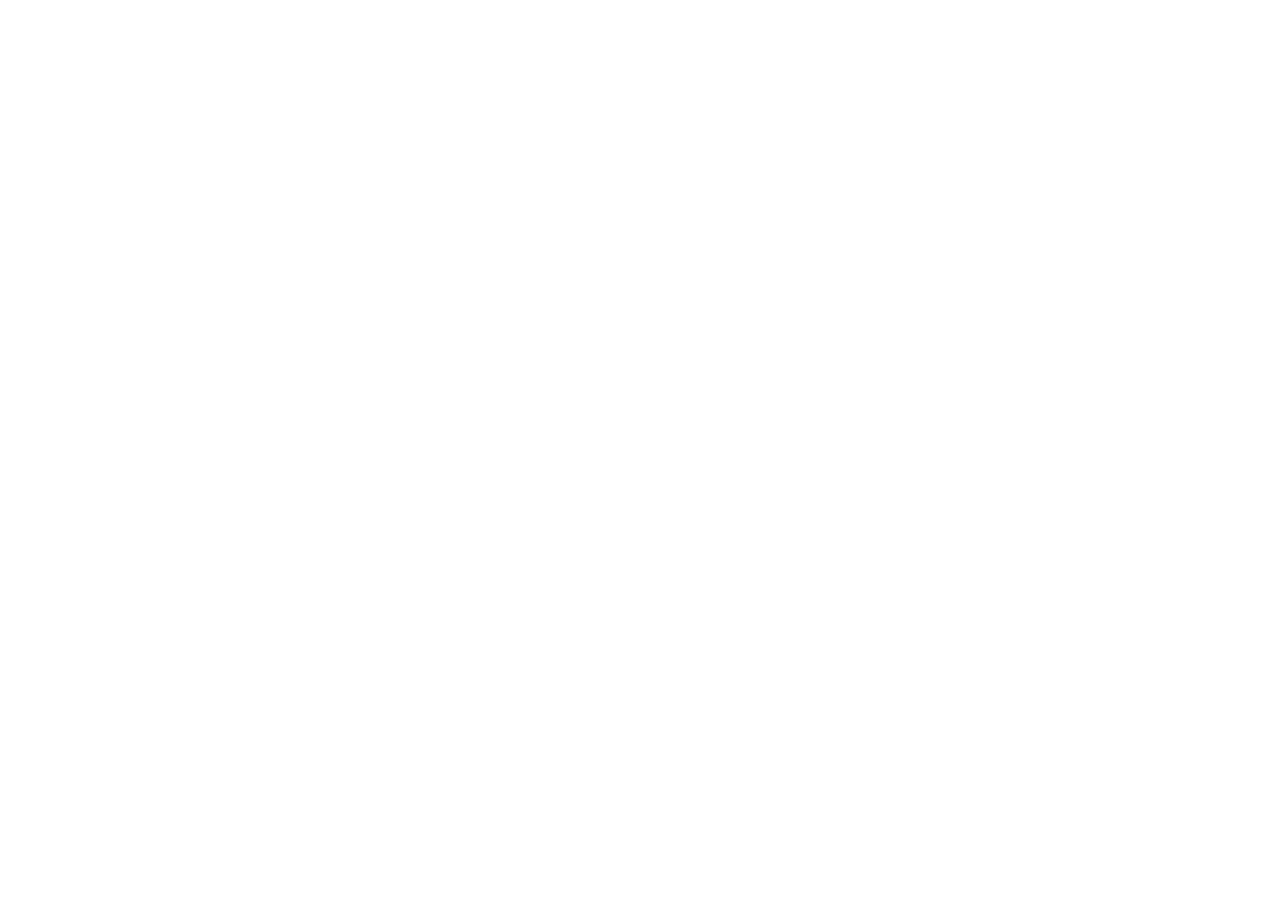
==== v.html @ 6551a8f7 "ajout d'un tilte et d'un lang + redim des img et ajout d'un alt" ====
<!DOCTYPE html>
<html lang="en">
<head>
    <meta charset="UTF-8">
    <meta name="viewport" content="width=device-width, initial-scale=1.0">
    <title>Document</title>
</head>
<body>
    
</body>
</html>
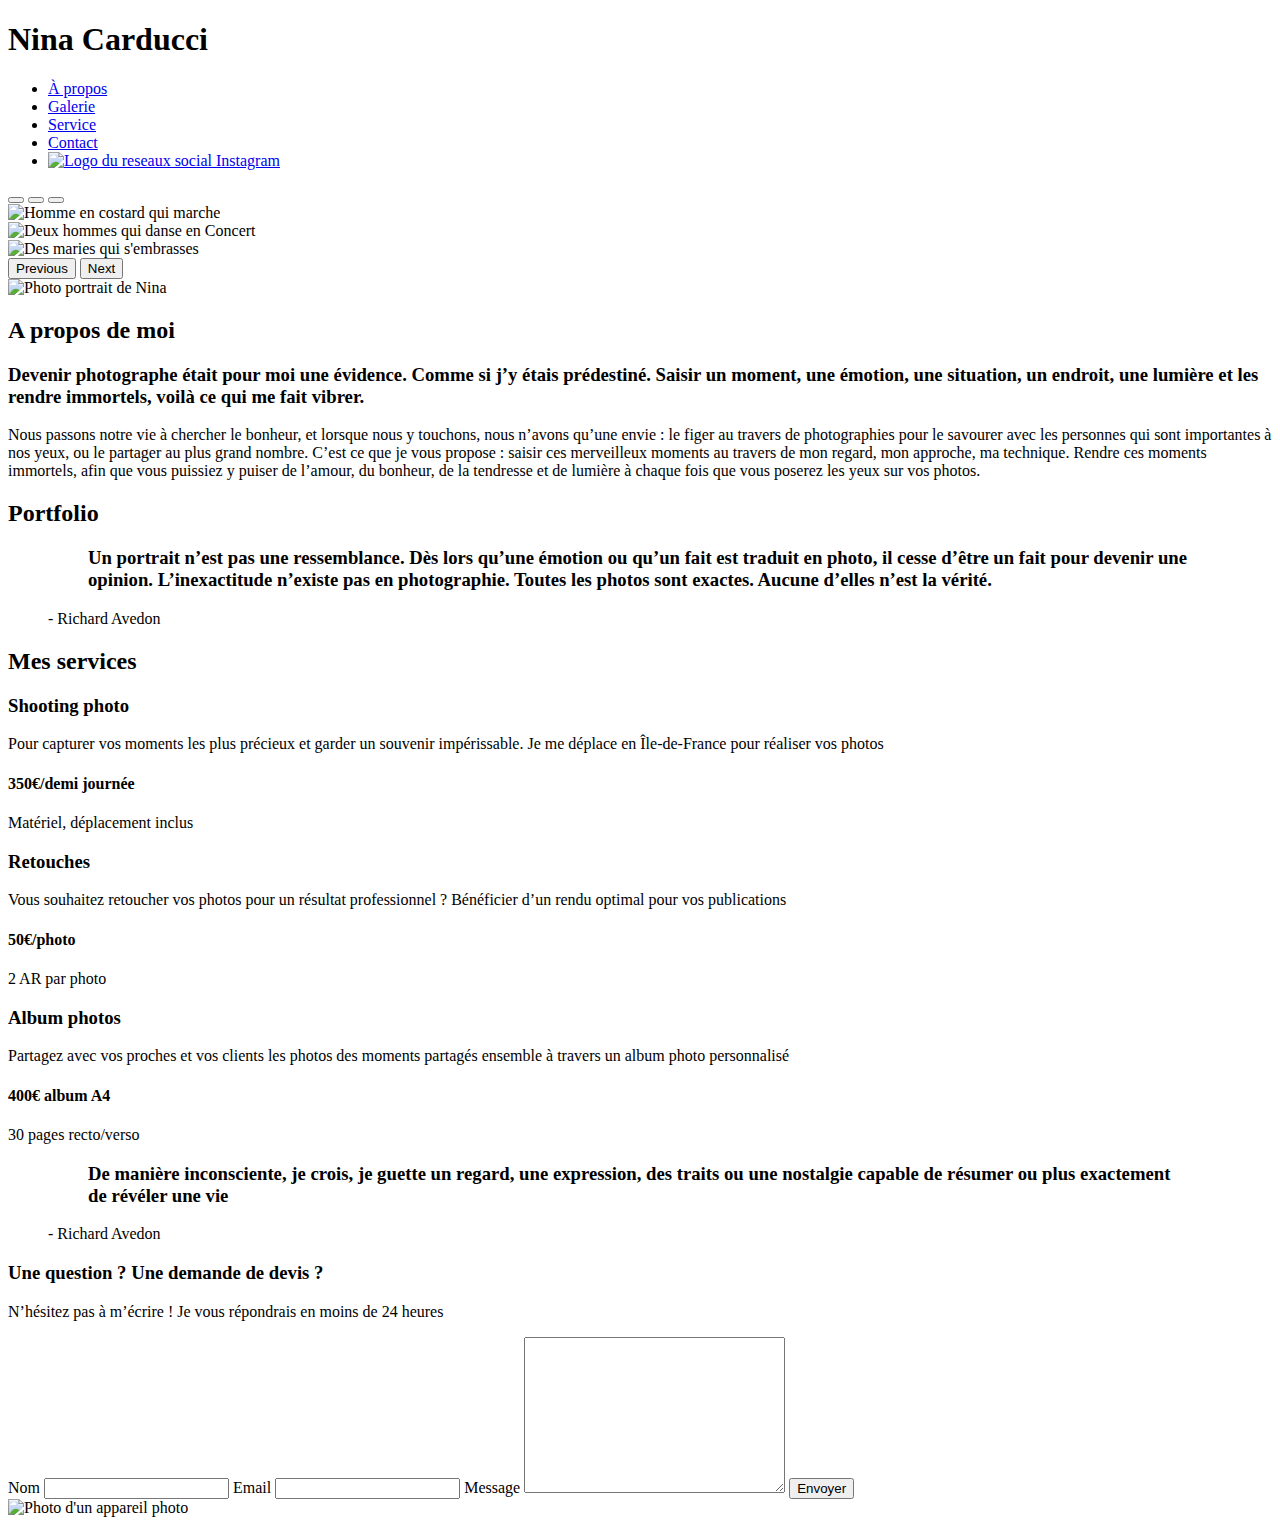
==== commit cfe39a3e: "ajout des balises sémantique + libéllé form + orga H" ====
--- a/v.html
+++ b/v.html
@@ -6,6 +6,145 @@
     <title>Document</title>
 </head>
 <body>
+    <div class="top-header">
+        <h1 class="name">Nina Carducci</h1>
+        <div class="nav">   
+            <ul>
+                <li><a href="#about">À propos</a></li>
+                <li><a href="#gallery">Galerie</a></li>
+                <li><a href="#services">Service</a></li>
+                <li><a href="#contact">Contact</a></li>
+                <li><a class="social-link" href="https://www.instagram.com/ninacarducci.photo/?hl=fr" target="_blank"><img src="assets/images/instagram.png" alt="Logo du reseaux social Instagram"></a></li>
+            </ul>
+        </div>
+    </div>
+    <div id="header">
     
+        <div id="carouselExampleIndicators" class="carousel slide" data-bs-ride="carousel">
+            <div class="carousel-indicators">
+                <button type="button" data-bs-target="#carouselExampleIndicators" data-bs-slide-to="0" class="active" aria-current="true" aria-label="Slide 1"></button>
+                <button type="button" data-bs-target="#carouselExampleIndicators" data-bs-slide-to="1" aria-label="Slide 2"></button>
+                <button type="button" data-bs-target="#carouselExampleIndicators" data-bs-slide-to="2" aria-label="Slide 3"></button>
+            </div>
+            <div class="carousel-inner">
+                <div class="carousel-item active">
+                    <img src="./assets/images/slider/1ryoji-iwata-wUZjnOv7t0g-unsplash.jpg" class="d-block w-100" alt="Homme en costard qui marche">
+                </div>
+                <div class="carousel-item">
+                    <img src="./assets/images/slider/1nicholas-green-nPz8akkUmDI-unsplash.jpg" class="d-block w-100" alt="Deux hommes qui danse en Concert">
+                </div>
+                <div class="carousel-item">
+                    <img src="./assets/images/slider/1edward-cisneros-3_h6-1NPDGw-unsplash.jpg" class="d-block w-100" alt="Des maries qui s'embrasses">
+                </div>
+            </div>
+            <button class="carousel-control-prev" type="button" data-bs-target="#carouselExampleIndicators" data-bs-slide="prev">
+                <span class="carousel-control-prev-icon" aria-hidden="true"></span>
+                <span class="visually-hidden">Previous</span>
+            </button>
+            <button class="carousel-control-next" type="button" data-bs-target="#carouselExampleIndicators" data-bs-slide="next">
+                <span class="carousel-control-next-icon" aria-hidden="true"></span>
+                <span class="visually-hidden">Next</span>
+            </button>
+        </div>
+    </div>
+    <div id="about">
+        <div class="picture left">
+            <img src="./assets/images/1nina.png" alt="Photo portrait de Nina">
+        </div>
+        <div id="about-me">
+            <h2 class="about-me__title">A propos de moi</h2>
+            <h3 class="about-me__introduction">Devenir photographe était pour moi une évidence. Comme si j’y étais prédestiné. Saisir un moment, une émotion, une situation, un endroit, une lumière et les rendre immortels, voilà ce qui me fait vibrer.</h3>
+            <p>Nous passons notre vie à chercher le bonheur, et lorsque nous y touchons, nous n’avons qu’une envie : le figer au travers de photographies pour le savourer avec les personnes qui sont importantes à nos yeux, ou le partager au plus grand nombre.
+                C’est ce que je vous propose : saisir ces merveilleux moments au travers de mon regard, mon approche, ma technique. Rendre ces moments immortels, afin que vous puissiez y puiser de l’amour, du bonheur, de la tendresse et de lumière à chaque fois que vous poserez les yeux sur vos photos.</p>
+        </div>
+    </div>
+    <div id="gallery">
+        <h2 class="title">Portfolio</h2>
+        <div class="container py-3">
+            <div class="gallery" style="display: none">
+                <img data-gallery-tag="Concert" class="gallery-item" src="./assets/images/gallery/concerts/1aaron-paul-wnX-fXzB6Cw-unsplash.jpg" alt="Foule de Concert"/>
+                <img data-gallery-tag="Entreprises" class="gallery-item" src="./assets/images/gallery/entreprise/1ali-morshedlou-WMD64tMfc4k-unsplash.jpg" alt="Portrait d'un Homme bien habiller"/>
+                <img data-gallery-tag="Entreprises" class="gallery-item" src="./assets/images/gallery/entreprise/1jason-goodman-tHO1_OuKbg0-unsplash.jpg" alt="Portrait d'un femme au travaille"/>
+                <img data-gallery-tag="Mariages" class="gallery-item" src="./assets/images/gallery/mariage/1hannah-busing-RvF2R_qMpRk-unsplash.jpg" alt="Deux paires de mains qui s'attrapes"/>
+                <img data-gallery-tag="Portrait" class="gallery-item" src="./assets/images/gallery/portraits/1ade-tunji-rVkhWWZFAtQ-unsplash.jpg" alt="Portrait d'un homme "/>
+                <img data-gallery-tag="Mariages" class="gallery-item" src="./assets/images/gallery/mariage/1jakob-owens-SiniLJkXhMc-unsplash.jpg" alt="Photo de mariage"/>
+                <img data-gallery-tag="Portrait" class="gallery-item" src="./assets/images/gallery/portraits/1nino-van-prattenburg--443cl1uR_8-unsplash.jpg" alt="Portrait d'une femme avec un grillage devant"/>
+                <img data-gallery-tag="Concert" class="gallery-item" src="./assets/images/gallery/concerts/1austin-neill-hgO1wFPXl3I-unsplash.jpg" alt="Chanteur en prestation"/>
+                <img data-gallery-tag="Entreprises" class="gallery-item" src="./assets/images/gallery/entreprise/1mateus-campos-felipe-Fsgzm8N0hIY-unsplash.jpg" alt="Femme qui rigole au travaille"/>
+            </div>
+        </div>
+        <div class="quote">
+            <figure>
+                <blockquote>
+                    <h3 class="quote__text">Un portrait n’est pas une ressemblance. Dès lors qu’une émotion ou qu’un fait est traduit en photo, il cesse d’être un fait pour devenir une opinion. L’inexactitude n’existe pas en photographie. Toutes les photos sont exactes. Aucune d’elles n’est la vérité.</h3>
+                </blockquote>
+                <figcaption class="quote__author">- Richard Avedon</figcaption>
+            </figure>
+        </div>
+    </div>
+    <div id="services">
+        <h2 class="title">Mes services</h2>
+        <div class="container">
+            <div class="service">
+                <div class="service__description">
+                    <h3>Shooting photo</h3>
+                    <p>Pour capturer vos moments les plus précieux et garder un souvenir impérissable. Je me déplace en Île-de-France pour réaliser vos photos</p>
+                </div>
+                <div class="service__price">
+                    <h4>350€/demi journée</h4>
+                    <span>Matériel, déplacement inclus</span>
+                </div>
+    
+            </div>
+            <div class="service">
+                <div class="service__description">
+                    <h3>Retouches</h3>
+                    <p>Vous souhaitez retoucher vos photos pour un résultat professionnel ? Bénéficier d’un rendu optimal pour vos publications</p>
+                </div>
+                <div class="service__price">
+                    <h4>50€/photo</h4>
+                    <span>2 AR par photo</span>
+                </div>
+            </div>
+            <div class="service">
+                <div class="service__description">
+                    <h3>Album photos</h3>
+                    <p>Partagez avec vos proches et vos clients les photos des moments partagés ensemble à travers un album photo personnalisé</p>
+                </div>
+                <div class="service__price">
+                    <h4>400€ album A4</h4>
+                    <span>30 pages recto/verso</span>
+                </div>
+            </div>
+        </div>
+    </div>
+    <div class="quote">
+        <figure>
+            <blockquote>
+                <h3 class="quote__text">De manière inconsciente, je crois, je guette un regard, une expression, des traits ou une nostalgie capable de résumer ou plus exactement de révéler une vie</h3>
+            </blockquote>
+            <figcaption class="quote__author">- Richard Avedon</figcaption>
+        </figure>
+    </div>
+    <div id="contact">
+        <div class="container">
+            <div class="form-container">
+                <h3>Une question ? Une demande de devis ?</h3>
+                <p> N’hésitez pas à m’écrire ! Je vous répondrais en moins de 24 heures</p>
+                <form action="" method="post">
+                    <label>Nom</label>
+                    <input type="text" name="nom" id="nom">
+                    <label>Email</label>
+                    <input type="email" name="email" id="email">
+                    <label>Message</label>
+                    <textarea name="message" id="message" cols="30" rows="10"></textarea>
+                    <input type="submit" value="Envoyer"/>
+                </form>
+            </div>
+            <div class="picture right">
+                <img src="./assets/images/1camera.png" alt="Photo d'un appareil photo">
+            </div>
+        </div>
+    </div>
 </body>
 </html>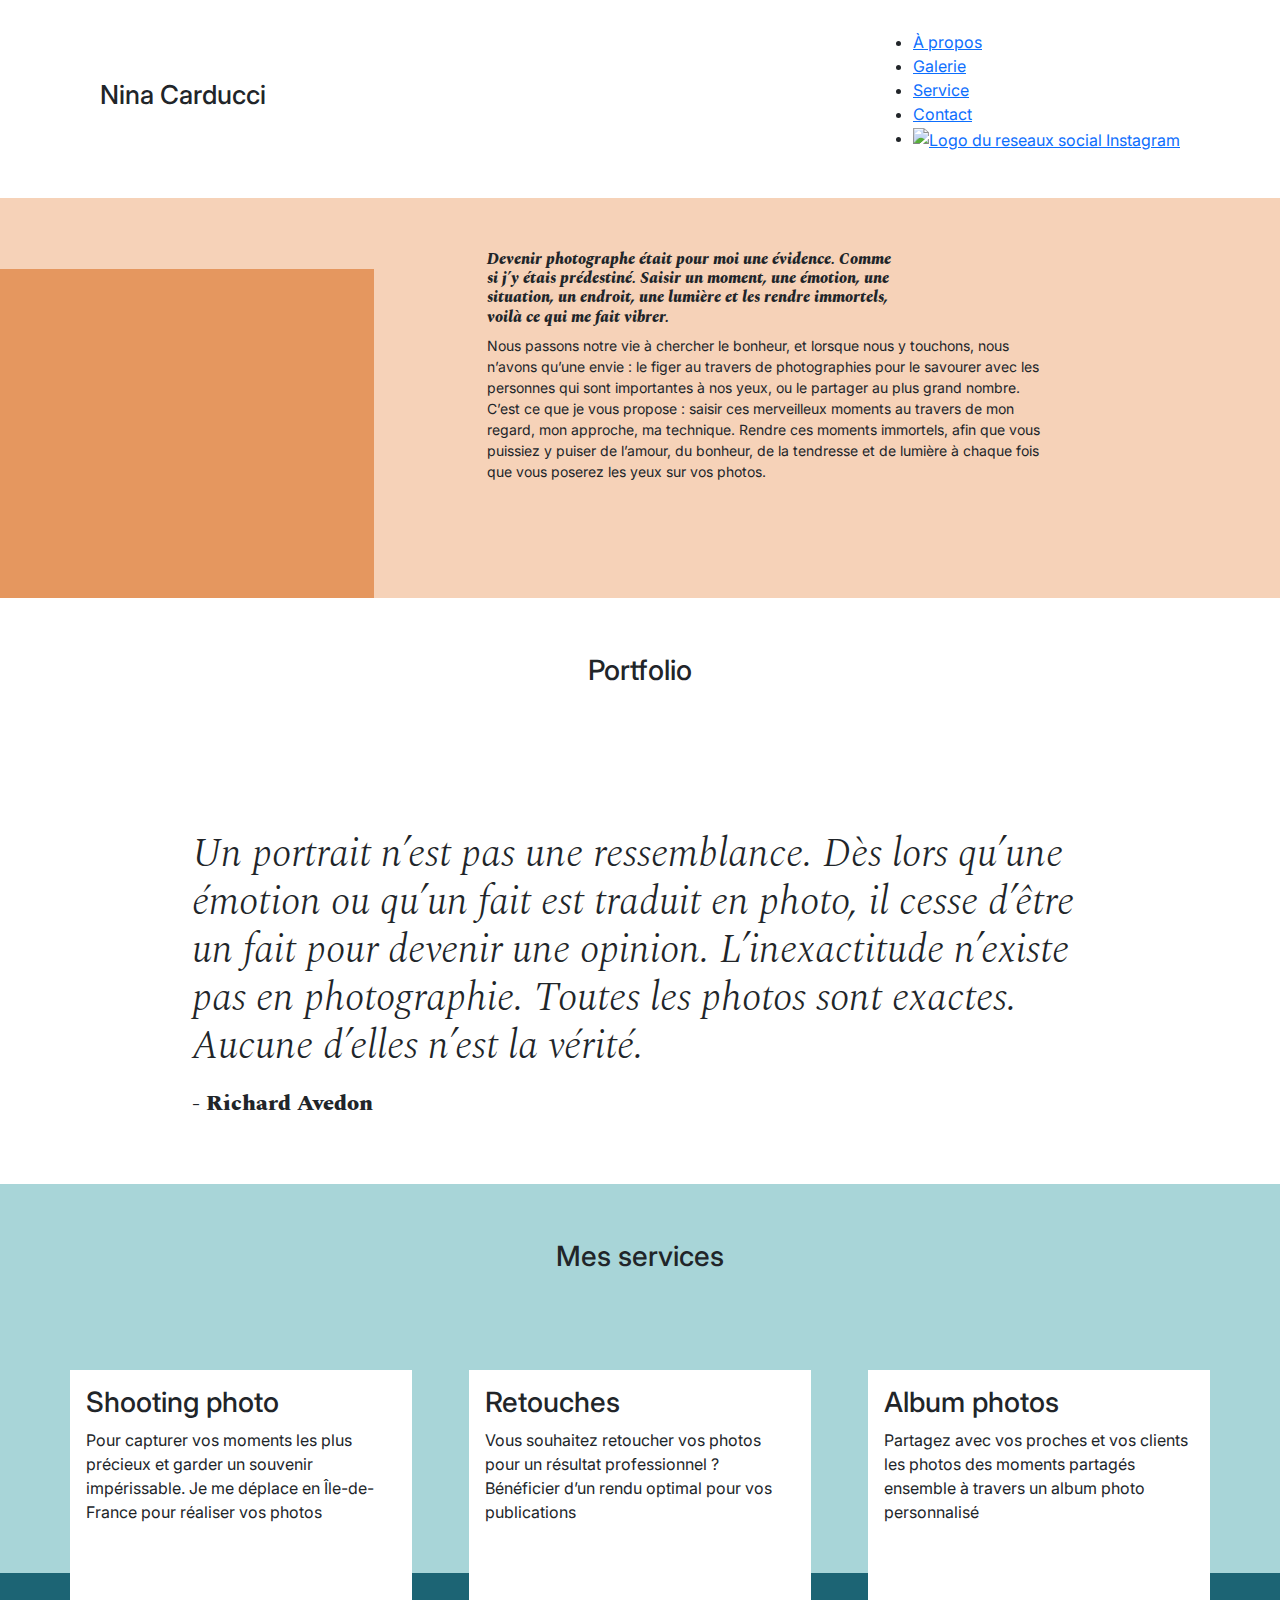
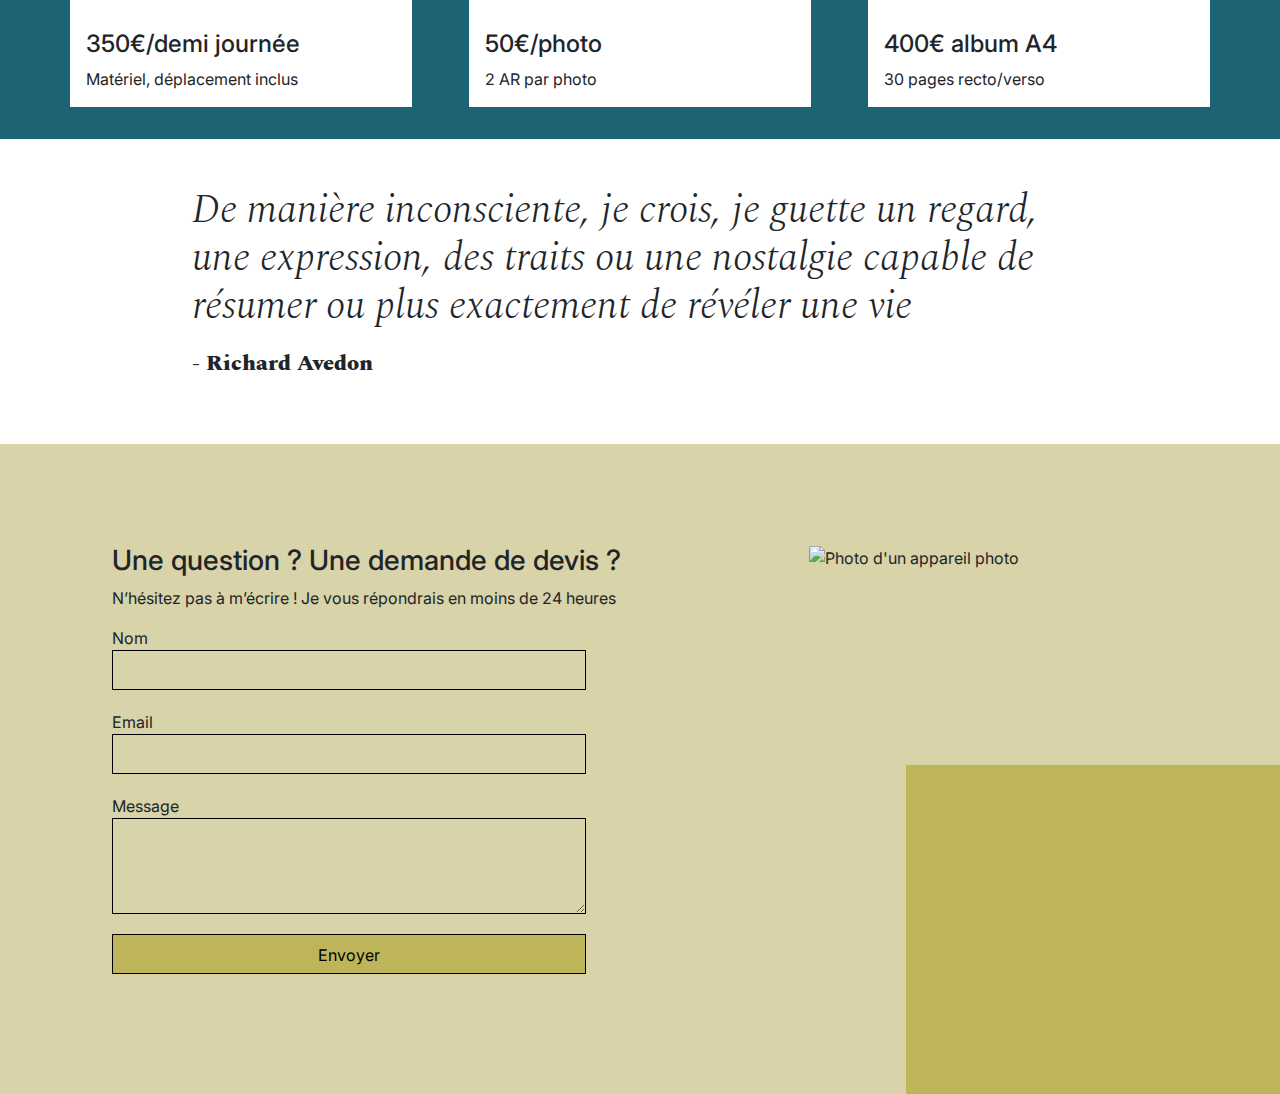
==== commit 129b34e7: "modif img + ajout CDN boostrap + uptade Jquery + ajout referencement local" ====
--- a/v.html
+++ b/v.html
@@ -1,10 +1,19 @@
 <!DOCTYPE html>
 <html lang="en">
-<head>
-    <meta charset="UTF-8">
-    <meta name="viewport" content="width=device-width, initial-scale=1.0">
-    <title>Document</title>
-</head>
+    <head>
+        <meta charset="UTF-8">
+        <meta name="viewport" content="width=device-width, initial-scale=1.0">
+        <link rel="stylesheet" href="./assets/bootstrap/bootstrap.css">
+        <link rel="stylesheet" href="./assets/style.css">
+        <link rel="preconnect" href="https://fonts.googleapis.com">
+        <link rel="preconnect" href="https://fonts.gstatic.com" crossorigin>
+        <link href="https://fonts.googleapis.com/css2?family=Inter&family=Spectral:ital,wght@0,400;1,300;1,400;1,800&display=swap" rel="stylesheet">
+        <script src="./assets/bootstrap/bootstrap.bundle.js"></script>
+        <script src="https://code.jquery.com/jquery-3.4.1.min.js" integrity="sha256-CSXorXvZcTkaix6Yvo6HppcZGetbYMGWSFlBw8HfCJo=" crossorigin="anonymous"></script>
+        <script src="./assets/maugallery.js"></script>
+        <script src="./assets/scripts.js"></script>
+        <title>Nina Carducci</title>
+    </head>
 <body>
     <div class="top-header">
         <h1 class="name">Nina Carducci</h1>
--- a/assets/style.css
+++ b/assets/style.css
@@ -0,0 +1,360 @@
+body {
+	max-width: 1920px;
+	margin: auto;
+}
+* {
+	font-family: 'Inter';
+	font-style: normal;
+}
+.top-header {
+	background-color: white;
+	position: fixed;
+	top:0;
+	z-index: 1000;
+	width: 100%;
+	display: flex;
+	justify-content: space-between;
+	padding-inline: 100px;
+	padding-block: 30px;
+	align-items: center;
+}
+
+.top-header .name {
+	font-size: 26px;
+}
+
+.navigation ul {
+	display: flex;
+	list-style-type: none;
+	font-size: 14px;
+	margin-bottom: 0;
+}
+
+.navigation li {
+	padding-inline: 10px;
+}
+
+.navigation a {
+	text-decoration: none;
+	color: #000
+}
+
+.social-link img {
+	width: 20px;
+}
+
+#about {
+	display: flex;
+	background-color: #F6D2B8;
+	padding-inline: 100px;
+	padding-block: 100px;
+	position: relative;
+}
+
+.picture.left::before {
+	content: ' ';
+	background-color: #E5975F;
+	width: 374px;
+	height: 329px;
+	position: absolute;
+	bottom: 0;
+	left: 0;
+	z-index: -1;
+}
+
+.picture {
+	flex: 1;
+	margin: 0 20px;
+	z-index: 0;
+}
+
+.picture img {
+	width: 100%;
+
+}
+#about-me {
+	flex: 2
+}
+.about-me__title {
+	margin-top: 1em;
+	margin-bottom: 60px;
+	font-size: 30px;
+}
+.about-me__introduction {
+	font-size: 16px;
+	font-family: 'Spectral';
+	font-weight: 800;
+	font-style: italic;
+	width: 60%;
+}
+#about-me p {
+	width: 80%;
+	font-size: 14px;
+}
+
+#gallery {
+	/*	min-height: 100vh; */
+}
+.title{
+	text-align: center;
+	padding-block: 2em;
+	font-size: 28px;
+}
+.gallery .nav {
+	justify-content: center;
+}
+.nav-pills .nav-link.active, .nav-pills .show > .nav-link {
+	color: #fff;
+	background-color: #7B7439;
+	border-radius:0 ;
+}
+.nav-pills .nav-link {
+	color: #000
+}
+.item-column {
+	position: relative;
+	margin-bottom: 0 !important;
+	padding: 0;
+}
+.item-column::after{
+	content: "";
+	display: block;
+	padding-bottom: 100%;
+
+}
+.gallery-item {
+	position: absolute;
+	width: 100%;
+	height: 100%;
+	object-fit: cover;
+	padding: .5em;
+}
+.mg-prev, .mg-next {
+	width: 30px;
+	height: 30px;
+	border-radius: 00%;
+	justify-content: center;
+	align-items: center;
+	display: flex;
+	font-size: 24px;
+}
+
+.quote {
+	font-family: 'Spectral';
+	font-style: italic;
+	width: 70%;
+	margin: auto;
+	padding-block: 3em;
+}
+.quote__text {
+	font-family: Spectral;
+	font-style: italic;
+	font-weight: 300;
+	font-size: 40px;
+
+}
+.quote__author {
+	font-family: Spectral;
+	font-weight: 800;
+	font-size: 22px;
+}
+
+#services {
+	margin: auto;
+	background-color: #A8D5D8 ;
+	position: relative;
+}
+#services .container::before{
+	content: ' ';
+	background-color: #1C6474;
+	position: absolute;
+	width: 100%;
+	height: 30%;
+	bottom: 0;
+	left: 0;
+	z-index: 0;
+}
+
+#services .container {
+	justify-content: space-between;
+	display: flex;
+	padding : 2em 0;
+
+}
+
+.service {
+	background-color: white;
+	max-width: 390px;
+	width: 30%;
+	height: 337px;
+	padding: 1em;
+	display: flex;
+	flex-direction: column;
+	justify-content: space-between;
+	z-index: 1;
+}
+
+#contact {
+	margin: auto;
+	background-color: #D8D3A8 ;
+	position: relative;
+	padding-inline: 100px;
+	padding-block: 100px;
+}
+
+#contact .container {
+	display: flex;
+}
+.picture.right::before {
+	content: ' ';
+	background-color: #BEB45A;
+	width: 374px;
+	height: 329px;
+	position: absolute;
+	bottom: 0;
+	right: 0;
+	z-index: -1;
+}
+.form-container {
+	flex : 2;
+
+}
+form {
+	display: flex;
+	flex-direction: column;
+	width: 70%;
+	align-items: flex-start;
+}
+
+form input {
+	width: 100%;
+	background-color: transparent;
+	border: solid 1px;
+	height: 2.5em;
+	margin-bottom: 20px;
+}
+
+form textarea {
+	width: 100%;
+	background-color: transparent;
+	border: solid 1px;
+	height: 5em;
+	line-height: 2.5em;
+	font-size: 1.2em;
+	margin-bottom: 20px;
+}
+input[type="submit"] {
+	background-color: #BEB45A;
+	padding: .5em 1em
+}
+
+@media all and (max-width: 1180px) {
+	.picture {
+		flex : 2;
+	}
+	#about, #contact .container {
+		align-items: center;
+	}
+	.about-me__title {
+		margin-top: 0;
+		margin-bottom: 1em;
+	}
+	#about-me h6, #about-me p {
+		width: 100%;
+	}
+}
+
+@media all and (max-width: 1000px) {
+	#about{
+		flex-direction: column;
+
+	}
+	.picture {
+		width: 50%;
+	}
+	.picture.left::before {
+		width: 100%;
+		height: 30%;
+		position: absolute;
+		bottom: auto;
+		top: 0;
+		left: 0;
+		z-index: -1;
+	}
+	.about-me__title{
+		text-align: center;
+		margin-top: 1em;
+	}
+	#services .container {
+		flex-direction: column;
+	}
+	.service {
+		width: 100%;
+		max-width: 100%;
+		height: auto;
+		margin: 2em 0
+	}
+	.service__description{
+		margin-bottom: 1em;
+	}
+
+	#services .container::before{
+		width: 30%;
+		height: 100%;
+		bottom: 0;
+		right: 0;
+		left: auto;
+		z-index: 0;
+	}
+
+	#contact .container {
+		flex-direction: column;
+	}
+	#contact .picture.right {
+		margin-top: 1em;
+	}
+	.picture.right::before {
+		width: 100%;
+		height: 30%;
+		position: absolute;
+		bottom: 0;
+		right: 0;
+		z-index: -1;
+	}
+}
+
+@media all and (max-width: 650px) {
+	.top-header {
+		flex-direction: column;
+		padding-inline: 0;
+	}
+	.top-header .navigation, .top-header .navigation ul {
+		width: 100%;
+		padding: 0 0 0 0;
+	}
+	.top-header .navigation li {
+		flex: 1;
+		padding-block: 1em;
+		text-align: center;
+	}
+	.picture.left::before, .picture.right::before {
+		height: 150px;
+	}
+	#services .container {
+		align-items: center;
+	}
+	.service {
+		max-width: 90%;
+	}
+	#about, #contact {
+		padding-inline: 2em;
+		padding-block: 2em;
+	}
+	form {
+		width: 100%;
+	}
+	.picture {
+		width: 80%;
+	}
+}
+
